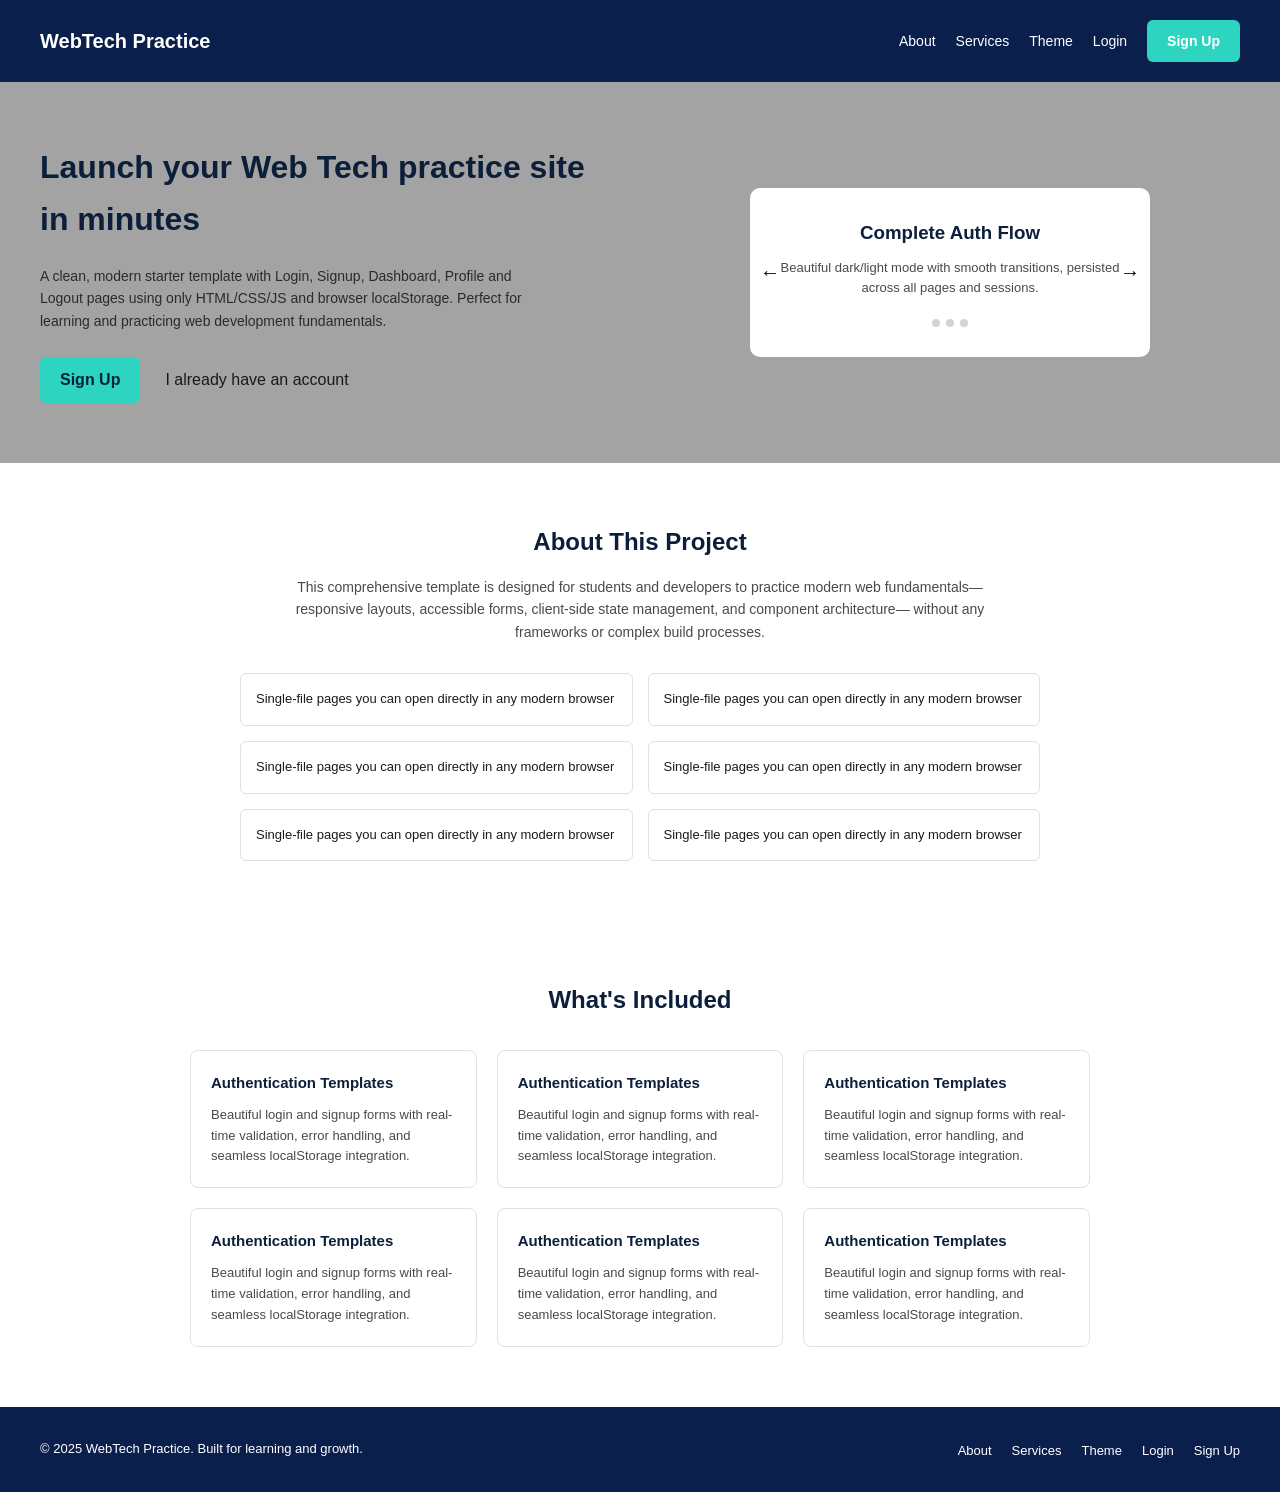
==== index.html @ c4241e6c "Initial commit - project structure with HTML and CSS" ====
<!DOCTYPE html>
<html lang="en">
<head>
  <meta charset="UTF-8">
  <meta name="viewport" content="width=device-width, initial-scale=1.0">
  <title>WebTech Practice</title>
  <!--i am using external stylesheet for link--->
  <link rel="stylesheet" href="css/style.css">
  <link rel="stylesheet" href="css/landing.css">
  
</head>
<body>

  <!-- Navbar -->
  <header class="navbar">
    <div class="logo">WebTech Practice</div>
    <nav>
      <ul class="nav-links">
        <li><a href="#about">About</a></li>
        <li><a href="#services">Services</a></li>
        <li><a href="#theme">Theme</a></li>
        <li><a href="login.html">Login</a></li>
        <li><a href="signup.html" class="btn-primary">Sign Up</a></li>
      </ul>
    </nav>
  </header>

  <!-- Hero Section -->
  <section class="hero">
    <div class="hero-left">
      <h1>Launch your Web Tech practice site in minutes</h1>
      <p>
        A clean, modern starter template with Login, Signup, Dashboard,
        Profile and Logout pages using only HTML/CSS/JS and browser
        localStorage. Perfect for learning and practicing web development
        fundamentals.
      </p>
      <div class="hero-buttons">
        <a href="signup.html" class="btn-primary">Sign Up</a>
        <a href="login.html" class="btn-link">I already have an account</a>
      </div>
    </div>

    <div class="hero-right">
      <div class="preview-card">
        <button class="arrow-left">&#8592;</button>
        <div class="preview-content">
          <h3>Complete Auth Flow</h3>
          <p>
            Beautiful dark/light mode with smooth transitions,
            persisted across all pages and sessions.
          </p>
        </div>
        <button class="arrow-right">&#8594;</button>
        <div class="dots">
          <span class="dot"></span>
          <span class="dot"></span>
          <span class="dot"></span>
        </div>
      </div>
    </div>
  </section>

  <!-- About This Project -->
  <section id="about" class="about-section">
    <h2>About This Project</h2>
    <p>
      This comprehensive template is designed for students and developers
      to practice modern web fundamentals—responsive layouts, accessible
      forms, client-side state management, and component architecture—
      without any frameworks or complex build processes.
    </p>

    <div class="feature-list">
      <div class="feature-item">Single-file pages you can open directly in any modern browser</div>
      <div class="feature-item">Single-file pages you can open directly in any modern browser</div>
      <div class="feature-item">Single-file pages you can open directly in any modern browser</div>
      <div class="feature-item">Single-file pages you can open directly in any modern browser</div>
      <div class="feature-item">Single-file pages you can open directly in any modern browser</div>
      <div class="feature-item">Single-file pages you can open directly in any modern browser</div>
    </div>
  </section>

  <!-- What's Included -->
  <section id="services" class="included-section">
    <h2>What's Included</h2>
    <div class="card-grid">
      <div class="card">
        <h4>Authentication Templates</h4>
        <p>Beautiful login and signup forms with real-time validation, error handling, and seamless localStorage integration.</p>
      </div>
      <div class="card">
        <h4>Authentication Templates</h4>
        <p>Beautiful login and signup forms with real-time validation, error handling, and seamless localStorage integration.</p>
      </div>
      <div class="card">
        <h4>Authentication Templates</h4>
        <p>Beautiful login and signup forms with real-time validation, error handling, and seamless localStorage integration.</p>
      </div>
      <div class="card">
        <h4>Authentication Templates</h4>
        <p>Beautiful login and signup forms with real-time validation, error handling, and seamless localStorage integration.</p>
      </div>
      <div class="card">
        <h4>Authentication Templates</h4>
        <p>Beautiful login and signup forms with real-time validation, error handling, and seamless localStorage integration.</p>
      </div>
      <div class="card">
        <h4>Authentication Templates</h4>
        <p>Beautiful login and signup forms with real-time validation, error handling, and seamless localStorage integration.</p>
      </div>
    </div>
  </section>

  <!-- Footer -->
  <footer class="footer">
    <p>&copy; 2025 WebTech Practice. Built for learning and growth.</p>
    <nav>
      <ul class="footer-links">
        <li><a href="#about">About</a></li>
        <li><a href="#services">Services</a></li>
        <li><a href="#theme">Theme</a></li>
        <li><a href="login.html">Login</a></li>
        <li><a href="signup.html">Sign Up</a></li>
      </ul>
    </nav>
  </footer>

</body>
</html>
---- css/style.css ----
/* Reset */
* {
  margin: 0;
  padding: 0;
  box-sizing: border-box;
}

body {
  font-family: 'Segoe UI', Arial, sans-serif;
  color: #1a1a1a;
  line-height: 1.6;
}

a {
  text-decoration: none;
  color: inherit;
}

ul {
  list-style: none;
}

img {
  max-width: 100%;
  display: block;
}

/* Common Buttons */
.btn-primary {
  background-color: #2dd4bf;
  color: #06213f;
  padding: 10px 20px;
  border-radius: 6px;
  font-weight: 600;
  border: none;
  cursor: pointer;
  display: inline-block;
}

.btn-primary:hover {
  background-color: #26bfa9;
}

.btn-secondary {
  background-color: #ffffff;
  color: #1a1a1a;
  border: 1px solid #cbd5e1;
  padding: 10px 20px;
  border-radius: 6px;
  font-weight: 600;
  cursor: pointer;
}

.btn-secondary:hover {
  background-color: #f1f5f9;
}

.btn-link {
  color: #1a1a1a;
  font-weight: 500;
  padding: 10px 15px;
}

button {
  font-family: inherit;
}

/* Section common spacing */
section {
  padding: 60px 40px;
}

h1, h2, h3, h4 {
  color: #0b1f3a;
}

/* Common Form Elements */
form label {
  display: block;
  font-size: 13px;
  font-weight: 600;
  margin-bottom: 6px;
  margin-top: 16px;
}

form input,
form textarea {
  width: 100%;
  padding: 12px 14px;
  border: 1px solid #cbd5e1;
  border-radius: 6px;
  background-color: #f1f5f9;
  font-size: 14px;
  outline: none;
}

form input:focus,
form textarea:focus {
  border-color: #2dd4bf;
  background-color: #ffffff;
}

form textarea {
  resize: vertical;
  min-height: 70px;
}

.hint {
  font-size: 12px;
  color: #6b7280;
  margin-top: 6px;
}

.checkbox-label {
  display: flex;
  align-items: center;
  gap: 8px;
  font-size: 13px;
  font-weight: 400;
  margin-top: 12px;
}

.form-row-split {
  display: flex;
  gap: 15px;
}

.form-row-split > div {
  flex: 1;
}
---- css/landing.css ----
/* Navbar */
.navbar {
  background-color: #0b1f4d;
  padding: 20px 40px;
  display: flex;
  justify-content: space-between;
  align-items: center;
}

.logo {
  color: #ffffff;
  font-size: 20px;
  font-weight: 700;
}

.nav-links {
  display: flex;
  align-items: center;
  gap: 20px;
}

.nav-links li a {
  color: #ffffff;
  font-size: 14px;
}

/* Hero Section */
.hero {
  background-color: #a3a3a3;
  padding: 60px 40px;
  display: flex;
  justify-content: space-between;
  align-items: center;
  gap: 40px;
  flex-wrap: wrap;
}

.hero-left {
  flex: 1;
  min-width: 300px;
}

.hero-left h1 {
  font-size: 32px;
  margin-bottom: 20px;
}

.hero-left p {
  font-size: 14px;
  color: #2b2b2b;
  margin-bottom: 25px;
  max-width: 500px;
}

.hero-buttons {
  display: flex;
  align-items: center;
  gap: 10px;
}

.hero-right {
  flex: 1;
  min-width: 300px;
  display: flex;
  justify-content: center;
}

.preview-card {
  background-color: #ffffff;
  border-radius: 10px;
  padding: 30px;
  position: relative;
  max-width: 400px;
  width: 100%;
  text-align: center;
}

.preview-content h3 {
  margin-bottom: 10px;
}

.preview-content p {
  font-size: 13px;
  color: #4a4a4a;
}

.arrow-left, .arrow-right {
  background: none;
  border: none;
  font-size: 20px;
  cursor: pointer;
  position: absolute;
  top: 50%;
  transform: translateY(-50%);
}

.arrow-left { left: 10px; }
.arrow-right { right: 10px; }

.dots {
  display: flex;
  justify-content: center;
  gap: 6px;
  margin-top: 20px;
}

.dot {
  width: 8px;
  height: 8px;
  border-radius: 50%;
  background-color: #d1d5db;
  display: inline-block;
}

/* About Section */
.about-section {
  text-align: center;
}

.about-section h2 {
  margin-bottom: 15px;
}

.about-section > p {
  max-width: 700px;
  margin: 0 auto 30px auto;
  font-size: 14px;
  color: #4a4a4a;
}

.feature-list {
  display: grid;
  grid-template-columns: repeat(2, 1fr);
  gap: 15px;
  max-width: 800px;
  margin: 0 auto;
}

.feature-item {
  border: 1px solid #e0e0e0;
  border-radius: 6px;
  padding: 15px;
  font-size: 13px;
  text-align: left;
}

/* What's Included Section */
.included-section {
  text-align: center;
}

.included-section h2 {
  margin-bottom: 30px;
}

.card-grid {
  display: grid;
  grid-template-columns: repeat(3, 1fr);
  gap: 20px;
  max-width: 900px;
  margin: 0 auto;
}

.card {
  border: 1px solid #e0e0e0;
  border-radius: 8px;
  padding: 20px;
  text-align: left;
}

.card h4 {
  margin-bottom: 10px;
  font-size: 15px;
}

.card p {
  font-size: 13px;
  color: #4a4a4a;
}

/* Footer */
.footer {
  background-color: #0b1f4d;
  color: #ffffff;
  padding: 30px 40px;
  display: flex;
  justify-content: space-between;
  align-items: center;
  flex-wrap: wrap;
  gap: 15px;
}

.footer p {
  font-size: 13px;
}

.footer-links {
  display: flex;
  gap: 20px;
}

.footer-links li a {
  color: #ffffff;
  font-size: 13px;
}
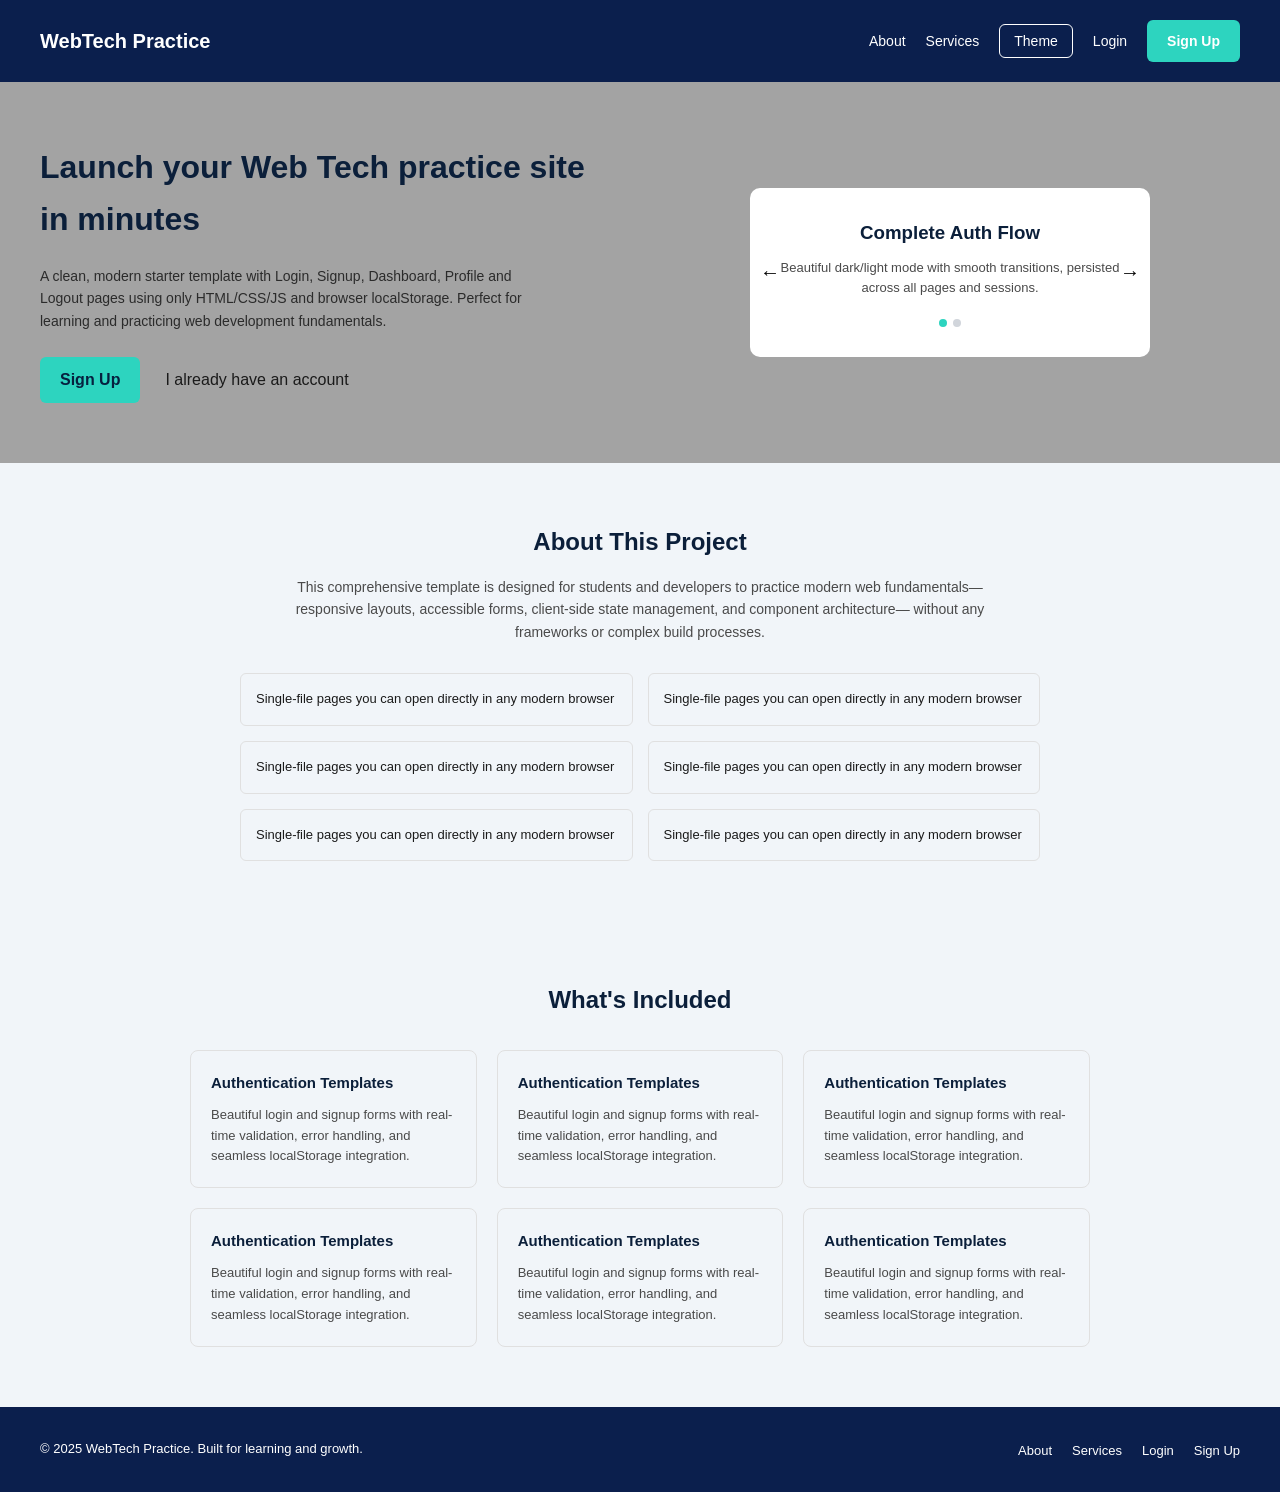
==== commit ceba0dfe: "Added JavaScript for login, signup and theme toggle" ====
--- a/index.html
+++ b/index.html
@@ -4,10 +4,8 @@
   <meta charset="UTF-8">
   <meta name="viewport" content="width=device-width, initial-scale=1.0">
   <title>WebTech Practice</title>
-  <!--i am using external stylesheet for link--->
   <link rel="stylesheet" href="css/style.css">
   <link rel="stylesheet" href="css/landing.css">
-  
 </head>
 <body>
 
@@ -18,7 +16,7 @@
       <ul class="nav-links">
         <li><a href="#about">About</a></li>
         <li><a href="#services">Services</a></li>
-        <li><a href="#theme">Theme</a></li>
+        <li><button id="themeToggle" class="theme-btn">Theme</button></li>
         <li><a href="login.html">Login</a></li>
         <li><a href="signup.html" class="btn-primary">Sign Up</a></li>
       </ul>
@@ -44,18 +42,22 @@
     <div class="hero-right">
       <div class="preview-card">
         <button class="arrow-left">&#8592;</button>
-        <div class="preview-content">
+
+        <div class="preview-content active" data-slide="0">
           <h3>Complete Auth Flow</h3>
-          <p>
-            Beautiful dark/light mode with smooth transitions,
-            persisted across all pages and sessions.
-          </p>
+          <p>Beautiful dark/light mode with smooth transitions, persisted across all pages and sessions.</p>
         </div>
+
+        <div class="preview-content" data-slide="1">
+          <h3>Complete Auth Flow-2</h3>
+          <p>Beautiful dark/light mode with smooth transitions, persisted across all pages and sessions.</p>
+        </div>
+
         <button class="arrow-right">&#8594;</button>
+
         <div class="dots">
-          <span class="dot"></span>
-          <span class="dot"></span>
-          <span class="dot"></span>
+          <span class="dot active" data-dot="0"></span>
+          <span class="dot" data-dot="1"></span>
         </div>
       </div>
     </div>
@@ -119,12 +121,14 @@
       <ul class="footer-links">
         <li><a href="#about">About</a></li>
         <li><a href="#services">Services</a></li>
-        <li><a href="#theme">Theme</a></li>
         <li><a href="login.html">Login</a></li>
         <li><a href="signup.html">Sign Up</a></li>
       </ul>
     </nav>
   </footer>
 
+  <script src="js/theme.js"></script>
+  <script src="js/landing.js"></script>
+
 </body>
 </html>
--- a/css/style.css
+++ b/css/style.css
@@ -1,3 +1,18 @@
+/* ===== THEME VARIABLES ===== */
+:root {
+  --bg-color: #f1f5f9;
+  --text-color: #1a1a1a;
+  --card-bg: #ffffff;
+  --navbar-bg: #0b1f4d;
+}
+
+body.dark-theme {
+  --bg-color: #0f172a;
+  --text-color: #f1f5f9;
+  --card-bg: #1e293b;
+  --navbar-bg: #000000;
+}
+
 /* Reset */
 * {
   margin: 0;
@@ -7,8 +22,10 @@
 
 body {
   font-family: 'Segoe UI', Arial, sans-serif;
-  color: #1a1a1a;
+  background-color: var(--bg-color);
+  color: var(--text-color);
   line-height: 1.6;
+  transition: background-color 0.3s, color 0.3s;
 }
 
 a {
@@ -59,6 +76,16 @@
   color: #1a1a1a;
   font-weight: 500;
   padding: 10px 15px;
+}
+
+.theme-btn {
+  background: none;
+  border: 1px solid #ffffff;
+  color: #ffffff;
+  padding: 8px 14px;
+  border-radius: 6px;
+  cursor: pointer;
+  font-size: 14px;
 }
 
 button {
--- a/css/landing.css
+++ b/css/landing.css
@@ -75,6 +75,15 @@
   text-align: center;
 }
 
+/* Carousel slides */
+.preview-content {
+  display: none;
+}
+
+.preview-content.active {
+  display: block;
+}
+
 .preview-content h3 {
   margin-bottom: 10px;
 }
@@ -110,6 +119,11 @@
   border-radius: 50%;
   background-color: #d1d5db;
   display: inline-block;
+  cursor: pointer;
+}
+
+.dot.active {
+  background-color: #2dd4bf;
 }
 
 /* About Section */
